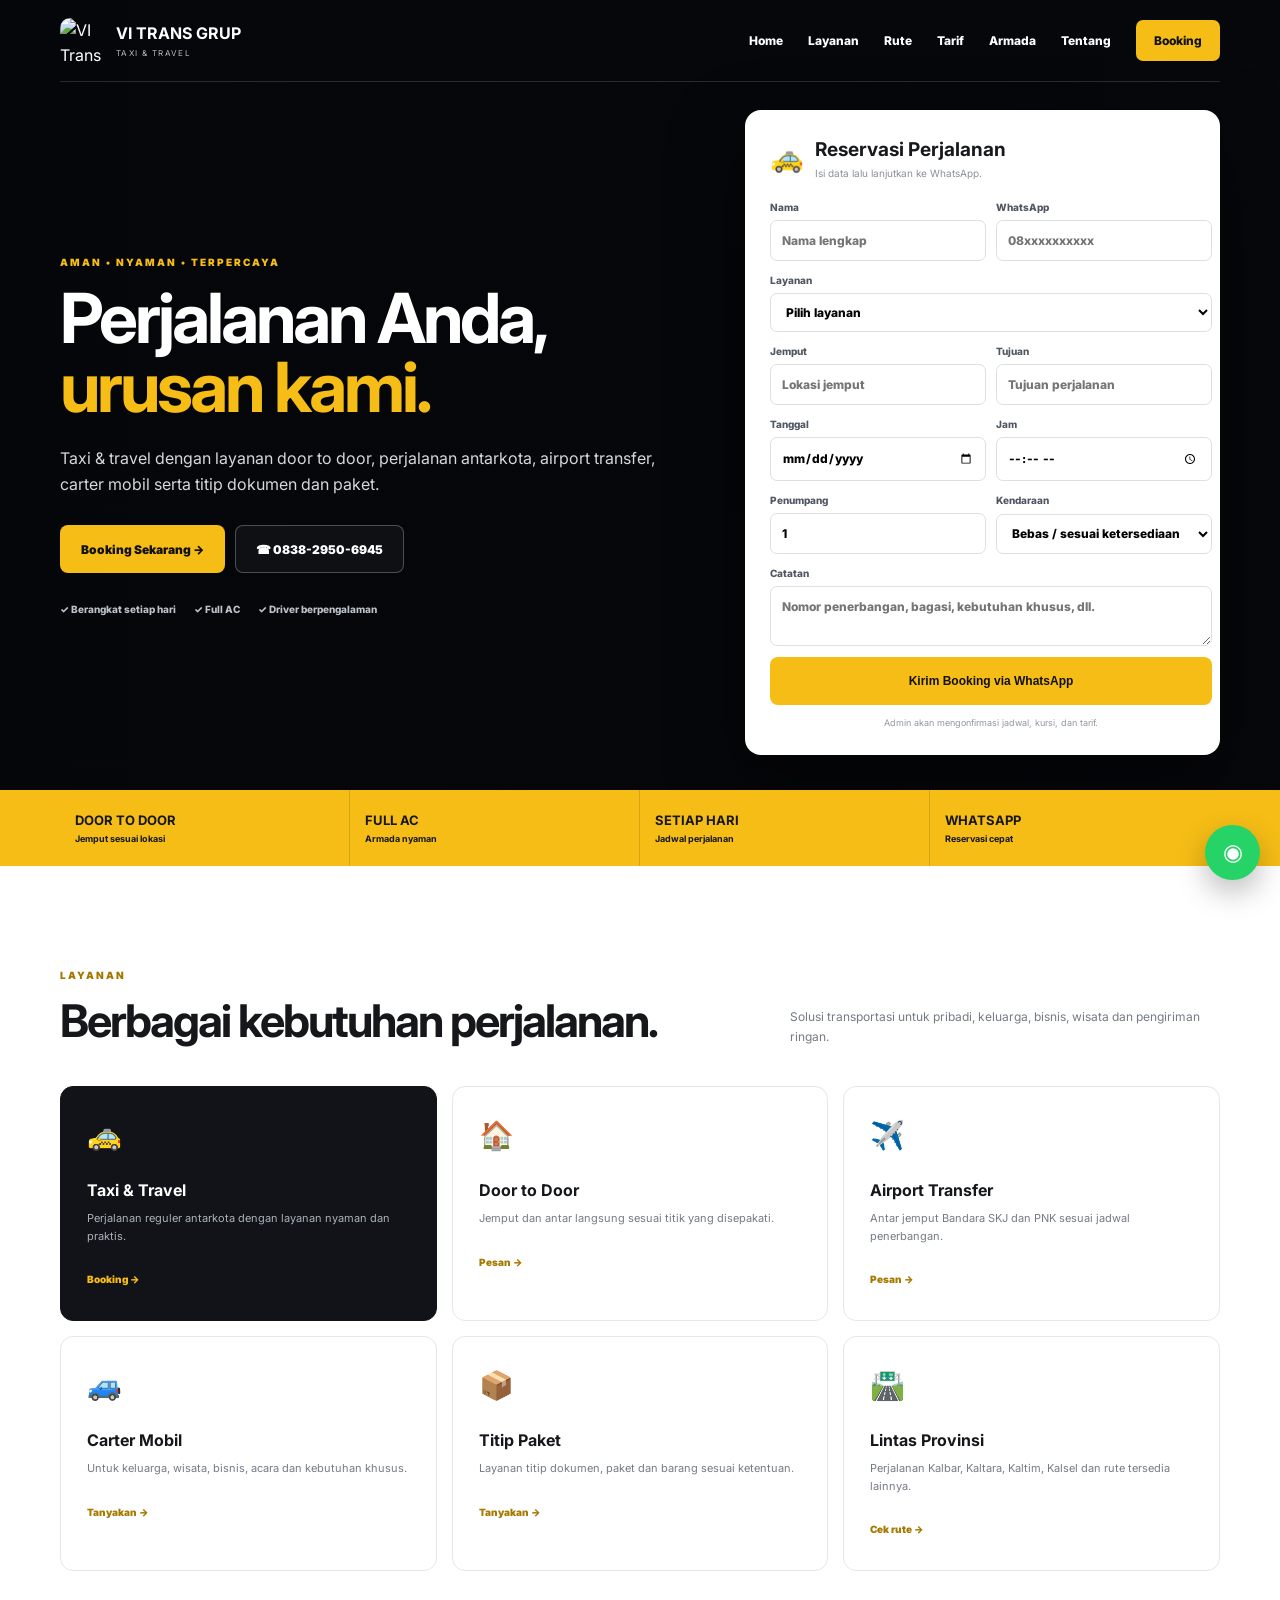
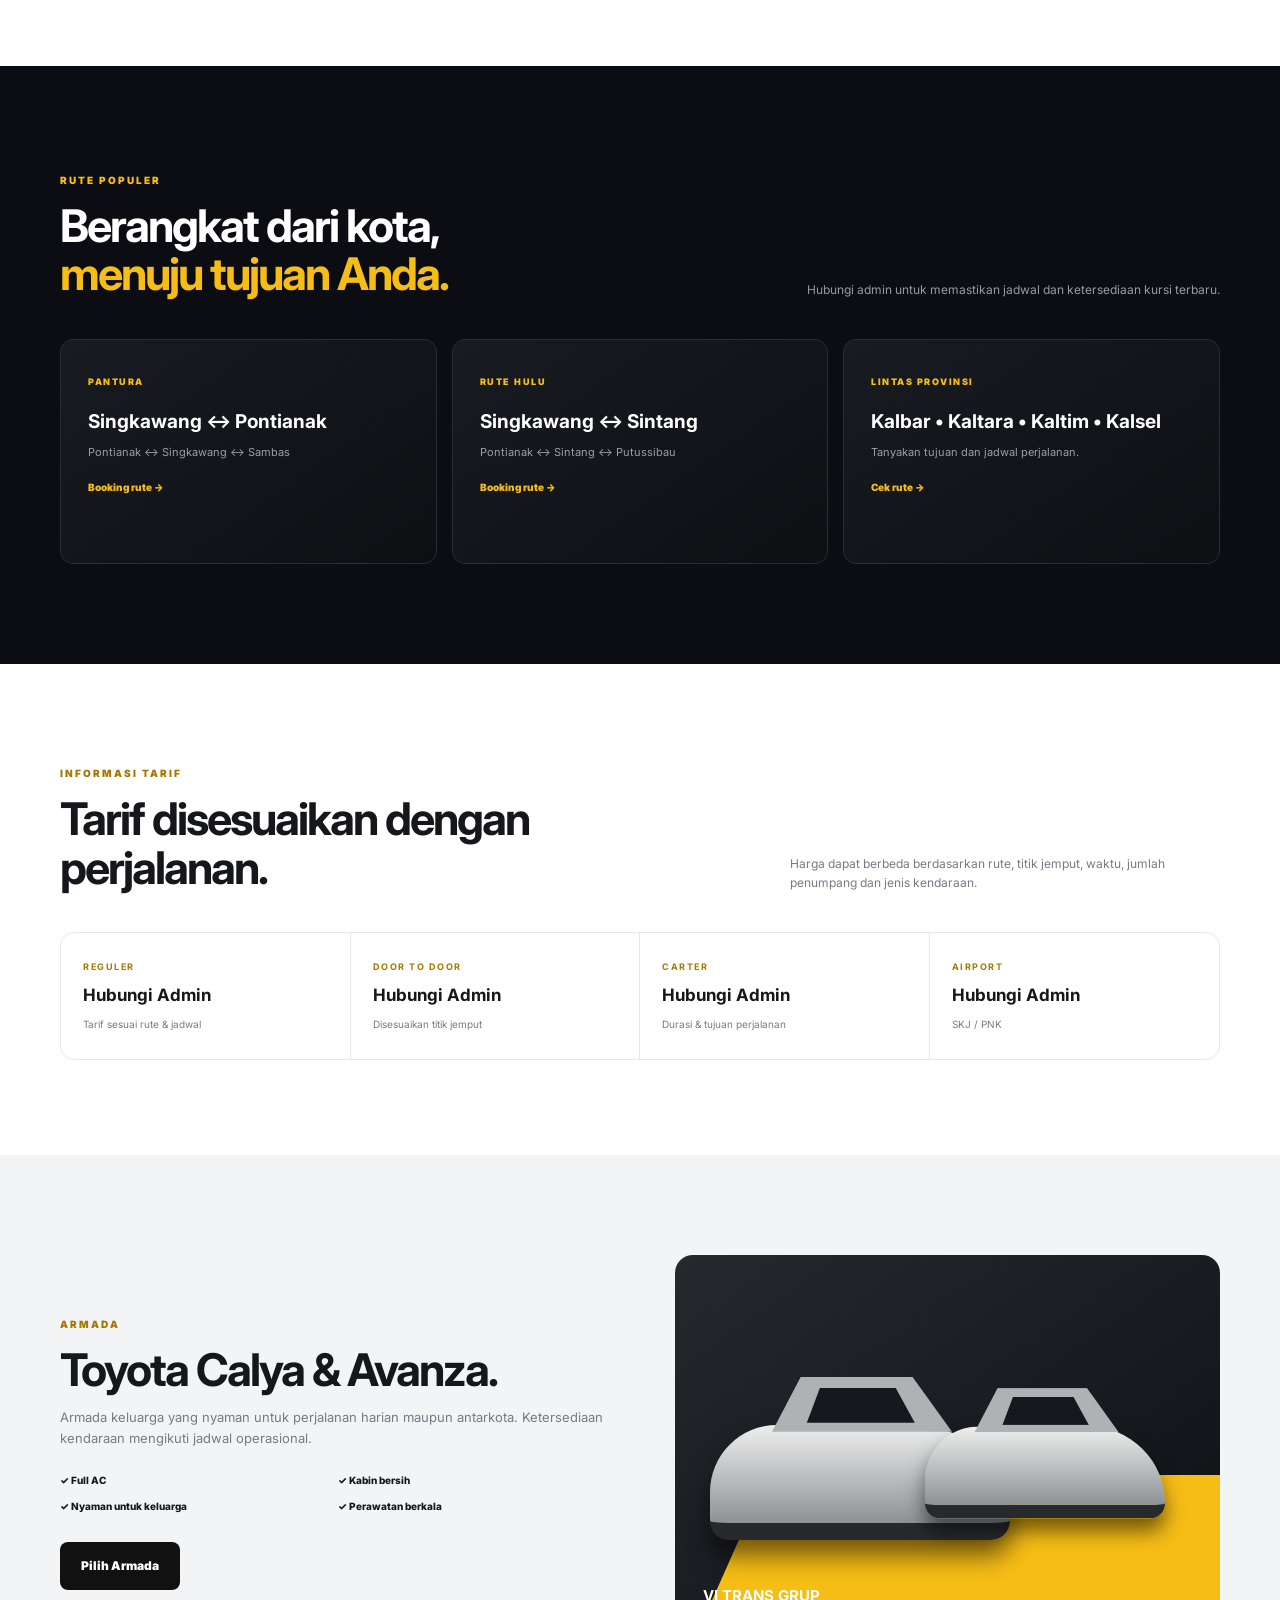
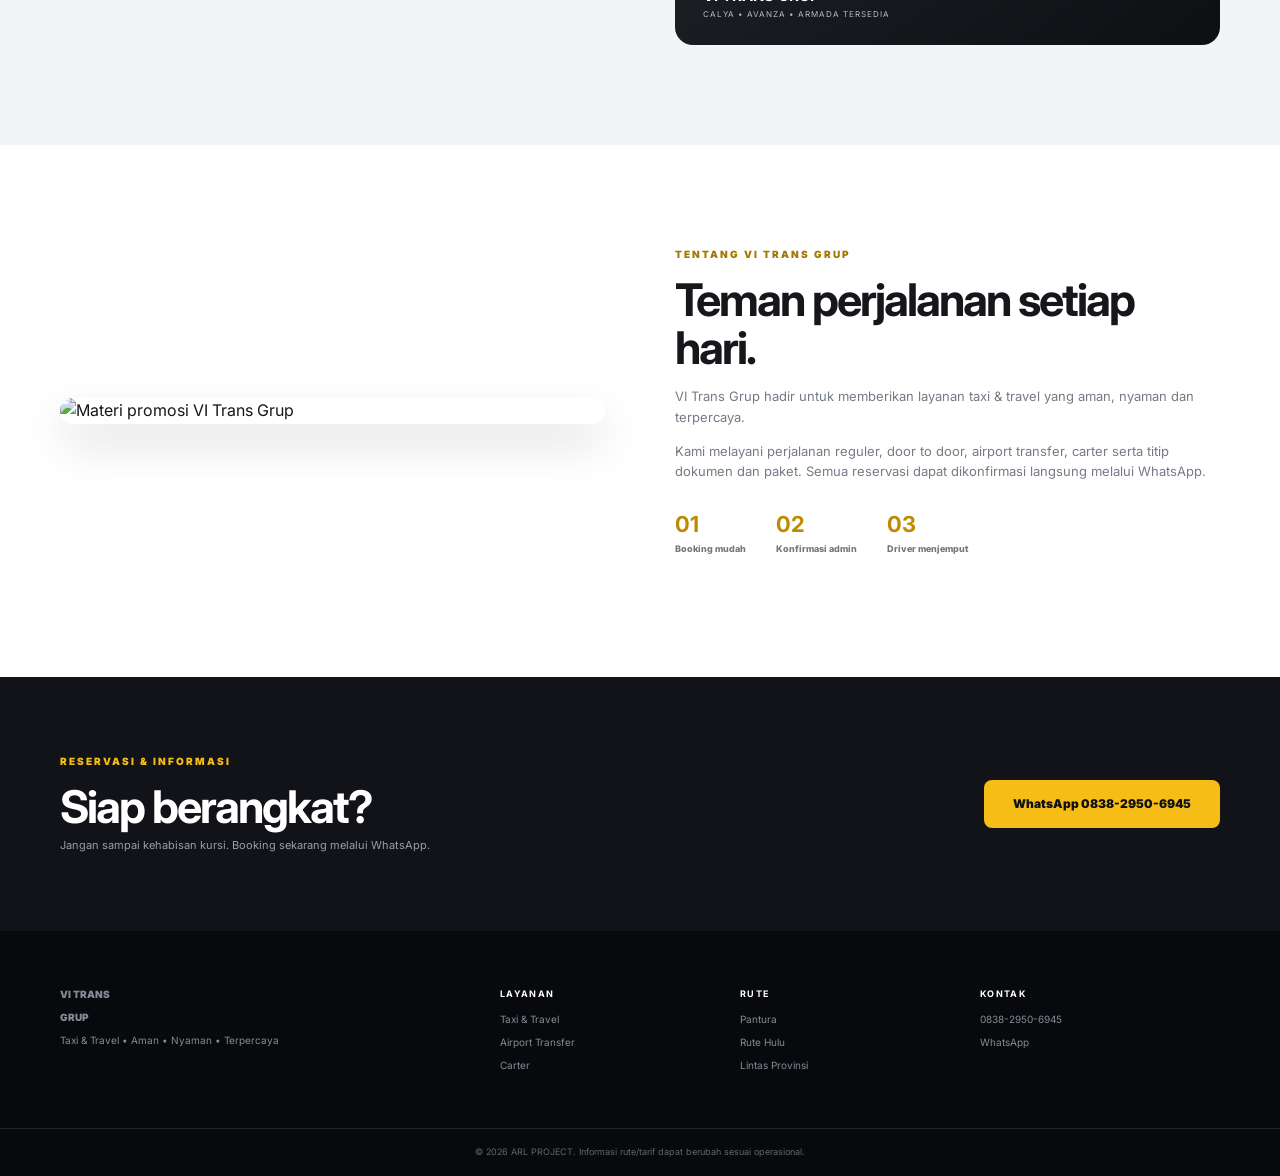
==== index.html @ fb540418 "Add files via upload" ====
<!doctype html>
<html lang="id">
<head>
<meta charset="utf-8"><meta name="viewport" content="width=device-width,initial-scale=1">
<meta name="description" content="VI Trans Grup Taxi & Travel - Singkawang, Pontianak dan perjalanan antarkota. Door to door, airport transfer, carter dan titip paket.">
<meta name="theme-color" content="#090a0e"><title>VI Trans Grup | Taxi & Travel</title>
<link rel="preconnect" href="https://fonts.googleapis.com"><link rel="preconnect" href="https://fonts.gstatic.com" crossorigin>
<link href="https://fonts.googleapis.com/css2?family=Inter:wght@400;500;600;700;800;900&display=swap" rel="stylesheet">
<link rel="stylesheet" href="style.css">
</head>
<body>
<header class="header"><div class="container nav">
<a class="brand" href="#home"><img src="assets/logo.jpg" alt="VI Trans Grup"><span><b>VI TRANS GRUP</b><small>TAXI & TRAVEL</small></span></a>
<button id="menu" class="menu">☰</button>
<nav id="nav"><a href="#home">Home</a><a href="#layanan">Layanan</a><a href="#rute">Rute</a><a href="#tarif">Tarif</a><a href="#armada">Armada</a><a href="#tentang">Tentang</a><a href="#kontak" class="nav-cta">Booking</a></nav>
</div></header>

<section class="hero" id="home"><div class="hero-image"></div><div class="container hero-grid">
<div class="hero-copy"><span class="eyebrow">AMAN • NYAMAN • TERPERCAYA</span><h1>Perjalanan Anda,<br><strong>urusan kami.</strong></h1>
<p>Taxi & travel dengan layanan door to door, perjalanan antarkota, airport transfer, carter mobil serta titip dokumen dan paket.</p>
<div class="actions"><a class="btn gold" href="#booking">Booking Sekarang →</a><a class="btn outline" href="tel:+6283829506945">☎ 0838-2950-6945</a></div>
<div class="trust"><span>✓ Berangkat setiap hari</span><span>✓ Full AC</span><span>✓ Driver berpengalaman</span></div></div>

<div class="booking" id="booking"><div class="booking-title"><span>🚕</span><div><h2>Reservasi Perjalanan</h2><p>Isi data lalu lanjutkan ke WhatsApp.</p></div></div>
<form id="bookForm">
<div class="grid2"><label>Nama<input id="name" required placeholder="Nama lengkap"></label><label>WhatsApp<input id="phone" required placeholder="08xxxxxxxxxx"></label></div>
<label>Layanan<select id="service" required><option value="">Pilih layanan</option><option>Taxi / Travel Reguler</option><option>Door to Door</option><option>Airport Transfer SKJ</option><option>Airport Transfer PNK</option><option>Carter Mobil</option><option>Titip Dokumen / Paket</option></select></label>
<div class="grid2"><label>Jemput<input id="pickup" required placeholder="Lokasi jemput"></label><label>Tujuan<input id="destination" required placeholder="Tujuan perjalanan"></label></div>
<div class="grid2"><label>Tanggal<input id="date" type="date" required></label><label>Jam<input id="time" type="time" required></label></div>
<div class="grid2"><label>Penumpang<input id="passengers" type="number" min="1" value="1" required></label><label>Kendaraan<select id="vehicle"><option>Bebas / sesuai ketersediaan</option><option>Toyota Calya</option><option>Toyota Avanza</option></select></label></div>
<label>Catatan<textarea id="note" rows="2" placeholder="Nomor penerbangan, bagasi, kebutuhan khusus, dll."></textarea></label>
<button class="btn gold full">Kirim Booking via WhatsApp</button><small>Admin akan mengonfirmasi jadwal, kursi, dan tarif.</small>
</form></div></div></section>

<section class="quick"><div class="container quickgrid"><div><b>DOOR TO DOOR</b><span>Jemput sesuai lokasi</span></div><div><b>FULL AC</b><span>Armada nyaman</span></div><div><b>SETIAP HARI</b><span>Jadwal perjalanan</span></div><div><b>WHATSAPP</b><span>Reservasi cepat</span></div></div></section>

<section class="section" id="layanan"><div class="container"><div class="head"><div><span class="eyebrow dark">LAYANAN</span><h2>Berbagai kebutuhan perjalanan.</h2></div><p>Solusi transportasi untuk pribadi, keluarga, bisnis, wisata dan pengiriman ringan.</p></div>
<div class="cards">
<article class="featured"><i>🚕</i><h3>Taxi & Travel</h3><p>Perjalanan reguler antarkota dengan layanan nyaman dan praktis.</p><a href="#booking">Booking →</a></article>
<article><i>🏠</i><h3>Door to Door</h3><p>Jemput dan antar langsung sesuai titik yang disepakati.</p><a href="#booking">Pesan →</a></article>
<article><i>✈️</i><h3>Airport Transfer</h3><p>Antar jemput Bandara SKJ dan PNK sesuai jadwal penerbangan.</p><a href="#booking">Pesan →</a></article>
<article><i>🚙</i><h3>Carter Mobil</h3><p>Untuk keluarga, wisata, bisnis, acara dan kebutuhan khusus.</p><a href="#booking">Tanyakan →</a></article>
<article><i>📦</i><h3>Titip Paket</h3><p>Layanan titip dokumen, paket dan barang sesuai ketentuan.</p><a href="#booking">Tanyakan →</a></article>
<article><i>🛣️</i><h3>Lintas Provinsi</h3><p>Perjalanan Kalbar, Kaltara, Kaltim, Kalsel dan rute tersedia lainnya.</p><a href="#booking">Cek rute →</a></article>
</div></div></section>

<section class="dark-section" id="rute"><div class="container"><div class="head dark-head"><div><span class="eyebrow">RUTE POPULER</span><h2>Berangkat dari kota,<br><strong>menuju tujuan Anda.</strong></h2></div><p>Hubungi admin untuk memastikan jadwal dan ketersediaan kursi terbaru.</p></div>
<div class="route-grid">
<div><span>PANTURA</span><h3>Singkawang ↔ Pontianak</h3><p>Pontianak ↔ Singkawang ↔ Sambas</p><a href="#booking">Booking rute →</a></div>
<div><span>RUTE HULU</span><h3>Singkawang ↔ Sintang</h3><p>Pontianak ↔ Sintang ↔ Putussibau</p><a href="#booking">Booking rute →</a></div>
<div><span>LINTAS PROVINSI</span><h3>Kalbar • Kaltara • Kaltim • Kalsel</h3><p>Tanyakan tujuan dan jadwal perjalanan.</p><a href="#booking">Cek rute →</a></div>
</div></div></section>

<section class="section" id="tarif"><div class="container"><div class="head"><div><span class="eyebrow dark">INFORMASI TARIF</span><h2>Tarif disesuaikan dengan perjalanan.</h2></div><p>Harga dapat berbeda berdasarkan rute, titik jemput, waktu, jumlah penumpang dan jenis kendaraan.</p></div>
<div class="tariff"><div><b>REGULER</b><strong>Hubungi Admin</strong><span>Tarif sesuai rute & jadwal</span></div><div><b>DOOR TO DOOR</b><strong>Hubungi Admin</strong><span>Disesuaikan titik jemput</span></div><div><b>CARTER</b><strong>Hubungi Admin</strong><span>Durasi & tujuan perjalanan</span></div><div><b>AIRPORT</b><strong>Hubungi Admin</strong><span>SKJ / PNK</span></div></div></div></section>

<section class="fleet" id="armada"><div class="container fleet-grid"><div><span class="eyebrow dark">ARMADA</span><h2>Toyota Calya & Avanza.</h2><p>Armada keluarga yang nyaman untuk perjalanan harian maupun antarkota. Ketersediaan kendaraan mengikuti jadwal operasional.</p><div class="checks"><span>✓ Full AC</span><span>✓ Kabin bersih</span><span>✓ Nyaman untuk keluarga</span><span>✓ Perawatan berkala</span></div><a class="btn black" href="#booking">Pilih Armada</a></div><div class="fleet-card"><div class="car car1"></div><div class="car car2"></div><div class="fleet-caption"><b>VI TRANS GRUP</b><span>CALYA • AVANZA • ARMADA TERSEDIA</span></div></div></div></section>

<section class="section about" id="tentang"><div class="container about-grid"><img src="assets/promo.png" alt="Materi promosi VI Trans Grup"><div><span class="eyebrow dark">TENTANG VI TRANS GRUP</span><h2>Teman perjalanan setiap hari.</h2><p>VI Trans Grup hadir untuk memberikan layanan taxi & travel yang aman, nyaman dan terpercaya.</p><p>Kami melayani perjalanan reguler, door to door, airport transfer, carter serta titip dokumen dan paket. Semua reservasi dapat dikonfirmasi langsung melalui WhatsApp.</p><div class="numbers"><div><b>01</b><span>Booking mudah</span></div><div><b>02</b><span>Konfirmasi admin</span></div><div><b>03</b><span>Driver menjemput</span></div></div></div></div></section>

<section class="cta" id="kontak"><div class="container cta-inner"><div><span class="eyebrow">RESERVASI & INFORMASI</span><h2>Siap berangkat?</h2><p>Jangan sampai kehabisan kursi. Booking sekarang melalui WhatsApp.</p></div><a class="btn gold big" id="waContact" href="#">WhatsApp 0838-2950-6945</a></div></section>
</main>

<footer><div class="container foot"><div><a class="foot-brand" href="#home">VI TRANS <span>GRUP</span></a><p>Taxi & Travel • Aman • Nyaman • Terpercaya</p></div><div><b>LAYANAN</b><a href="#layanan">Taxi & Travel</a><a href="#layanan">Airport Transfer</a><a href="#layanan">Carter</a></div><div><b>RUTE</b><a href="#rute">Pantura</a><a href="#rute">Rute Hulu</a><a href="#rute">Lintas Provinsi</a></div><div><b>KONTAK</b><span>0838-2950-6945</span><span>WhatsApp</span></div></div><div class="copy">© <span id="year"></span> ARL PROJECT. Informasi rute/tarif dapat berubah sesuai operasional.</div></footer>
<a class="float" id="float" href="#" aria-label="WhatsApp">◉</a>
<script src="script.js"></script>
</body></html>
---- style.css ----
:root{--gold:#f6bd16;--gold2:#ffe07a;--black:#08090d;--dark:#101217;--muted:#757b86;--line:#e6e7ea}*{box-sizing:border-box}html{scroll-behavior:smooth}body{margin:0;font-family:Inter,Arial,sans-serif;color:#15171b;line-height:1.6}a{text-decoration:none;color:inherit}.container{width:min(1160px,92%);margin:auto}.header{position:absolute;z-index:20;top:0;left:0;width:100%;color:#fff}.nav{height:82px;display:flex;align-items:center;justify-content:space-between;border-bottom:1px solid #ffffff25}.brand{display:flex;gap:10px;align-items:center}.brand img{width:46px;height:46px;border-radius:10px;object-fit:cover}.brand b{display:block;font-size:16px}.brand small{display:block;font-size:8px;color:#b7bbc3;letter-spacing:1.4px}nav{display:flex;gap:25px;align-items:center;font-size:12px;font-weight:800}nav a:hover{color:var(--gold)}.nav-cta{background:var(--gold);color:#111;padding:11px 18px;border-radius:7px}.menu{display:none;background:none;color:#fff;border:0;font-size:27px}.hero{min-height:790px;background:#08090d;color:#fff;position:relative;overflow:hidden}.hero-image{position:absolute;inset:0;background:linear-gradient(90deg,#050609f5 0%,#050609d8 45%,#05060985 100%),url("assets/promo.png") center right/cover no-repeat}.hero-grid{position:relative;z-index:2;min-height:790px;padding-top:75px;display:grid;grid-template-columns:1.1fr .9fr;gap:65px;align-items:center}.eyebrow{font-size:10px;font-weight:900;letter-spacing:2px;color:var(--gold);display:inline-block;margin-bottom:14px}.eyebrow.dark{color:#a47800}.hero h1{font-size:clamp(42px,5.4vw,72px);line-height:1;letter-spacing:-3px;margin:0 0 24px}.hero h1 strong{color:var(--gold)}.hero-copy>p{max-width:620px;color:#d4d7dd;font-size:16px}.actions{display:flex;gap:10px;flex-wrap:wrap;margin:28px 0}.btn{min-height:48px;padding:0 20px;border:1px solid transparent;border-radius:8px;display:inline-flex;align-items:center;justify-content:center;font-size:12px;font-weight:900}.gold{background:var(--gold);color:#111}.outline{border-color:#ffffff42;color:#fff;background:#ffffff0b}.black{background:#111;color:#fff}.big{padding:0 28px}.trust{display:flex;gap:18px;flex-wrap:wrap;color:#bdc1c9;font-size:10px;font-weight:800}.booking{background:#fff;color:#17191d;border-radius:16px;padding:25px;box-shadow:0 30px 70px #0008;max-width:475px;width:100%;justify-self:end}.booking-title{display:flex;gap:11px;align-items:center;margin-bottom:18px}.booking-title>span{font-size:27px}.booking h2{font-size:19px;margin:0}.booking-title p{font-size:10px;color:#8b9099;margin:0}.booking form{display:grid;gap:11px}.booking label{display:grid;gap:5px;font-size:10px;font-weight:800;color:#505762}.booking input,.booking select,.booking textarea{font:inherit;font-size:12px;padding:10px 11px;border:1px solid #dedfe3;border-radius:7px;outline:none;background:#fff}.booking input:focus,.booking select:focus,.booking textarea:focus{border-color:#d6a600;box-shadow:0 0 0 3px #f6bd1625}.grid2{display:grid;grid-template-columns:1fr 1fr;gap:10px}.full{width:100%}.booking small{font-size:9px;color:#9297a0;text-align:center}.quick{background:var(--gold)}.quickgrid{display:grid;grid-template-columns:repeat(4,1fr)}.quickgrid div{padding:20px 15px;border-right:1px solid #0002;display:grid;gap:1px}.quickgrid div:last-child{border:0}.quick b{font-size:13px}.quick span{font-size:9px;font-weight:700}.section{padding:95px 0}.head{display:flex;justify-content:space-between;gap:50px;align-items:end;margin-bottom:40px}.head h2,.fleet h2,.about h2,.cta h2{font-size:clamp(30px,4vw,45px);line-height:1.08;letter-spacing:-2px;margin:0}.head>p{max-width:430px;color:var(--muted);font-size:12px;margin:0}.cards{display:grid;grid-template-columns:repeat(3,1fr);gap:15px}.cards article{padding:26px;border:1px solid var(--line);border-radius:13px;min-height:235px;transition:.2s}.cards article:hover{transform:translateY(-4px);box-shadow:0 16px 35px #0000000d}.cards .featured{background:#111318;color:#fff;border-color:#111318}.cards i{font-style:normal;font-size:28px}.cards h3{font-size:16px;margin:20px 0 7px}.cards p{font-size:11px;color:var(--muted);margin:0 0 20px}.featured p{color:#abb1ba}.cards a{font-size:10px;font-weight:900;color:#a67a00}.featured a{color:var(--gold)}.dark-section{padding:100px 0;background:#0b0d12;color:#fff;position:relative}.dark-head>p{color:#959ca7}.dark-head h2 strong{color:var(--gold)}.route-grid{display:grid;grid-template-columns:repeat(3,1fr);gap:15px}.route-grid>div{padding:27px;border:1px solid #292d35;border-radius:13px;background:linear-gradient(145deg,#181b21,#0d0f13);min-height:225px}.route-grid span{font-size:9px;letter-spacing:1.5px;font-weight:900;color:var(--gold)}.route-grid h3{font-size:19px;line-height:1.2;margin:18px 0 8px}.route-grid p{font-size:11px;color:#999faa}.route-grid a{font-size:10px;font-weight:900;color:var(--gold)}.tariff{display:grid;grid-template-columns:repeat(4,1fr);border:1px solid var(--line);border-radius:14px;overflow:hidden}.tariff div{padding:27px 22px;border-right:1px solid var(--line);display:grid;gap:7px}.tariff div:last-child{border:0}.tariff b{font-size:9px;letter-spacing:1.5px;color:#a57900}.tariff strong{font-size:17px}.tariff span{font-size:10px;color:var(--muted)}.fleet{padding:100px 0;background:#f3f4f5}.fleet-grid{display:grid;grid-template-columns:1fr 1fr;gap:70px;align-items:center}.fleet p{color:var(--muted);font-size:13px}.checks{display:grid;grid-template-columns:1fr 1fr;gap:10px;margin:23px 0 28px}.checks span{font-size:10px;font-weight:800}.fleet-card{height:390px;background:linear-gradient(145deg,#25292e,#0d0f13);border-radius:18px;position:relative;overflow:hidden}.fleet-card:after{content:"";position:absolute;right:-100px;bottom:45px;width:580px;height:125px;background:var(--gold);transform:skewX(-24deg)}.car{position:absolute;z-index:2;background:linear-gradient(#eee,#8e9295);border-radius:70px 100px 20px 20px;width:300px;height:115px;bottom:105px;border-bottom:17px solid #27292c;box-shadow:0 16px 25px #0008}.car:before{content:"";position:absolute;left:62px;top:-48px;width:180px;height:55px;background:#aeb2b4;clip-path:polygon(16% 0,78% 0,100% 100%,0 100%)}.car:after{content:"";position:absolute;left:92px;top:-37px;width:120px;height:35px;background:#15181d;clip-path:polygon(15% 0,78% 0,94% 100%,4% 100%)}.car1{left:35px}.car2{right:25px;transform:scale(.8);bottom:115px}.fleet-caption{position:absolute;z-index:4;left:28px;bottom:24px;color:#fff;display:grid}.fleet-caption b{font-size:15px}.fleet-caption span{font-size:8px;color:#b7bcc5;letter-spacing:1px}.about-grid{display:grid;grid-template-columns:1fr 1fr;gap:70px;align-items:center}.about-grid>img{width:100%;border-radius:16px;box-shadow:0 20px 45px #0002}.about p{font-size:13px;color:var(--muted)}.numbers{display:flex;gap:30px;margin:25px 0}.numbers div{display:grid}.numbers b{font-size:22px;color:#bd8a00}.numbers span{font-size:9px;font-weight:800;color:#777}.cta{background:#111318;color:#fff;padding:70px 0}.cta-inner{display:flex;justify-content:space-between;align-items:center;gap:30px}.cta h2{margin:0}.cta p{font-size:11px;color:#989faa;margin:6px 0}.foot{padding:48px 0;display:grid;grid-template-columns:2fr 1fr 1fr 1.2fr;gap:40px}.foot-brand{font-size:20px;font-weight:900}.foot-brand span{color:var(--gold)}footer{background:#08090c;color:#fff}.foot p,.foot a,.foot span{display:block;font-size:10px;color:#858b95;margin:7px 0}.foot b{font-size:9px;letter-spacing:1.3px}.copy{border-top:1px solid #202329;padding:16px;text-align:center;color:#5f6670;font-size:9px}.float{position:fixed;z-index:50;right:20px;bottom:20px;width:55px;height:55px;border-radius:50%;display:grid;place-items:center;background:#25d366;color:#fff;font-size:23px;box-shadow:0 12px 30px #0004}
@media(max-width:900px){.menu{display:block}nav{display:none;position:absolute;top:70px;left:4%;width:92%;background:#111318;border-radius:10px;padding:10px;flex-direction:column;align-items:stretch;gap:0}nav.open{display:flex}nav a{padding:11px}.nav-cta{text-align:center}.hero-grid{grid-template-columns:1fr;min-height:auto;padding:120px 0 70px}.hero{min-height:auto}.booking{justify-self:start}.cards{grid-template-columns:1fr 1fr}.route-grid{grid-template-columns:1fr}.tariff{grid-template-columns:1fr 1fr}.tariff div:nth-child(2){border-right:0}.fleet-grid,.about-grid{grid-template-columns:1fr}.fleet-card{max-width:650px}.head{display:block}.head>p{margin-top:15px}.quickgrid{grid-template-columns:1fr 1fr}.quickgrid div:nth-child(2){border-right:0}.cta-inner{display:block}.cta .btn{margin-top:22px}.foot{grid-template-columns:1fr 1fr}}
@media(max-width:580px){.nav{height:70px}.hero h1{letter-spacing:-2px}.grid2{grid-template-columns:1fr}.section,.dark-section,.fleet{padding:72px 0}.cards{grid-template-columns:1fr}.quickgrid{grid-template-columns:1fr}.quickgrid div{border:0!important;border-bottom:1px solid #0002!important}.tariff{grid-template-columns:1fr}.tariff div{border:0!important;border-bottom:1px solid var(--line)!important}.checks{grid-template-columns:1fr}.car{transform:scale(.78);left:5px}.car2{right:-55px}.fleet-card{height:300px}.foot{grid-template-columns:1fr 1fr}.foot>div:first-child{grid-column:1/-1}}
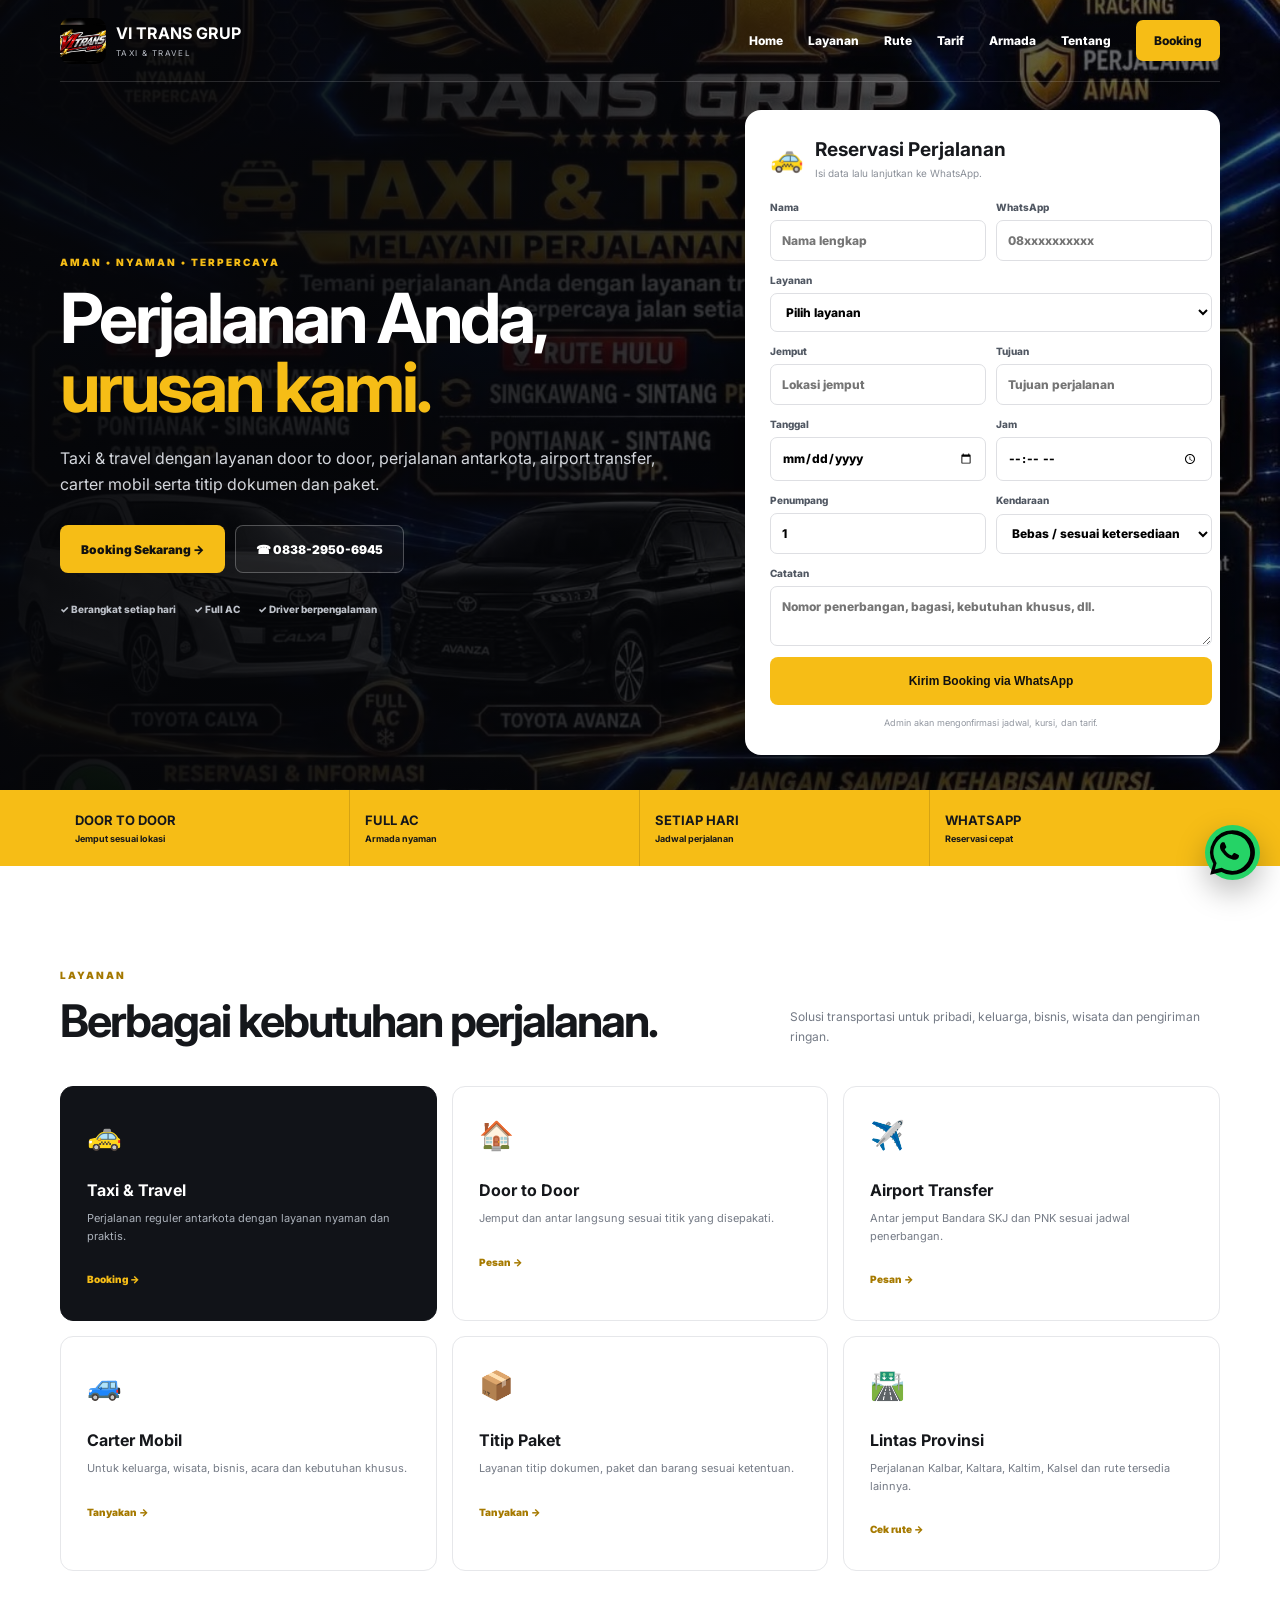
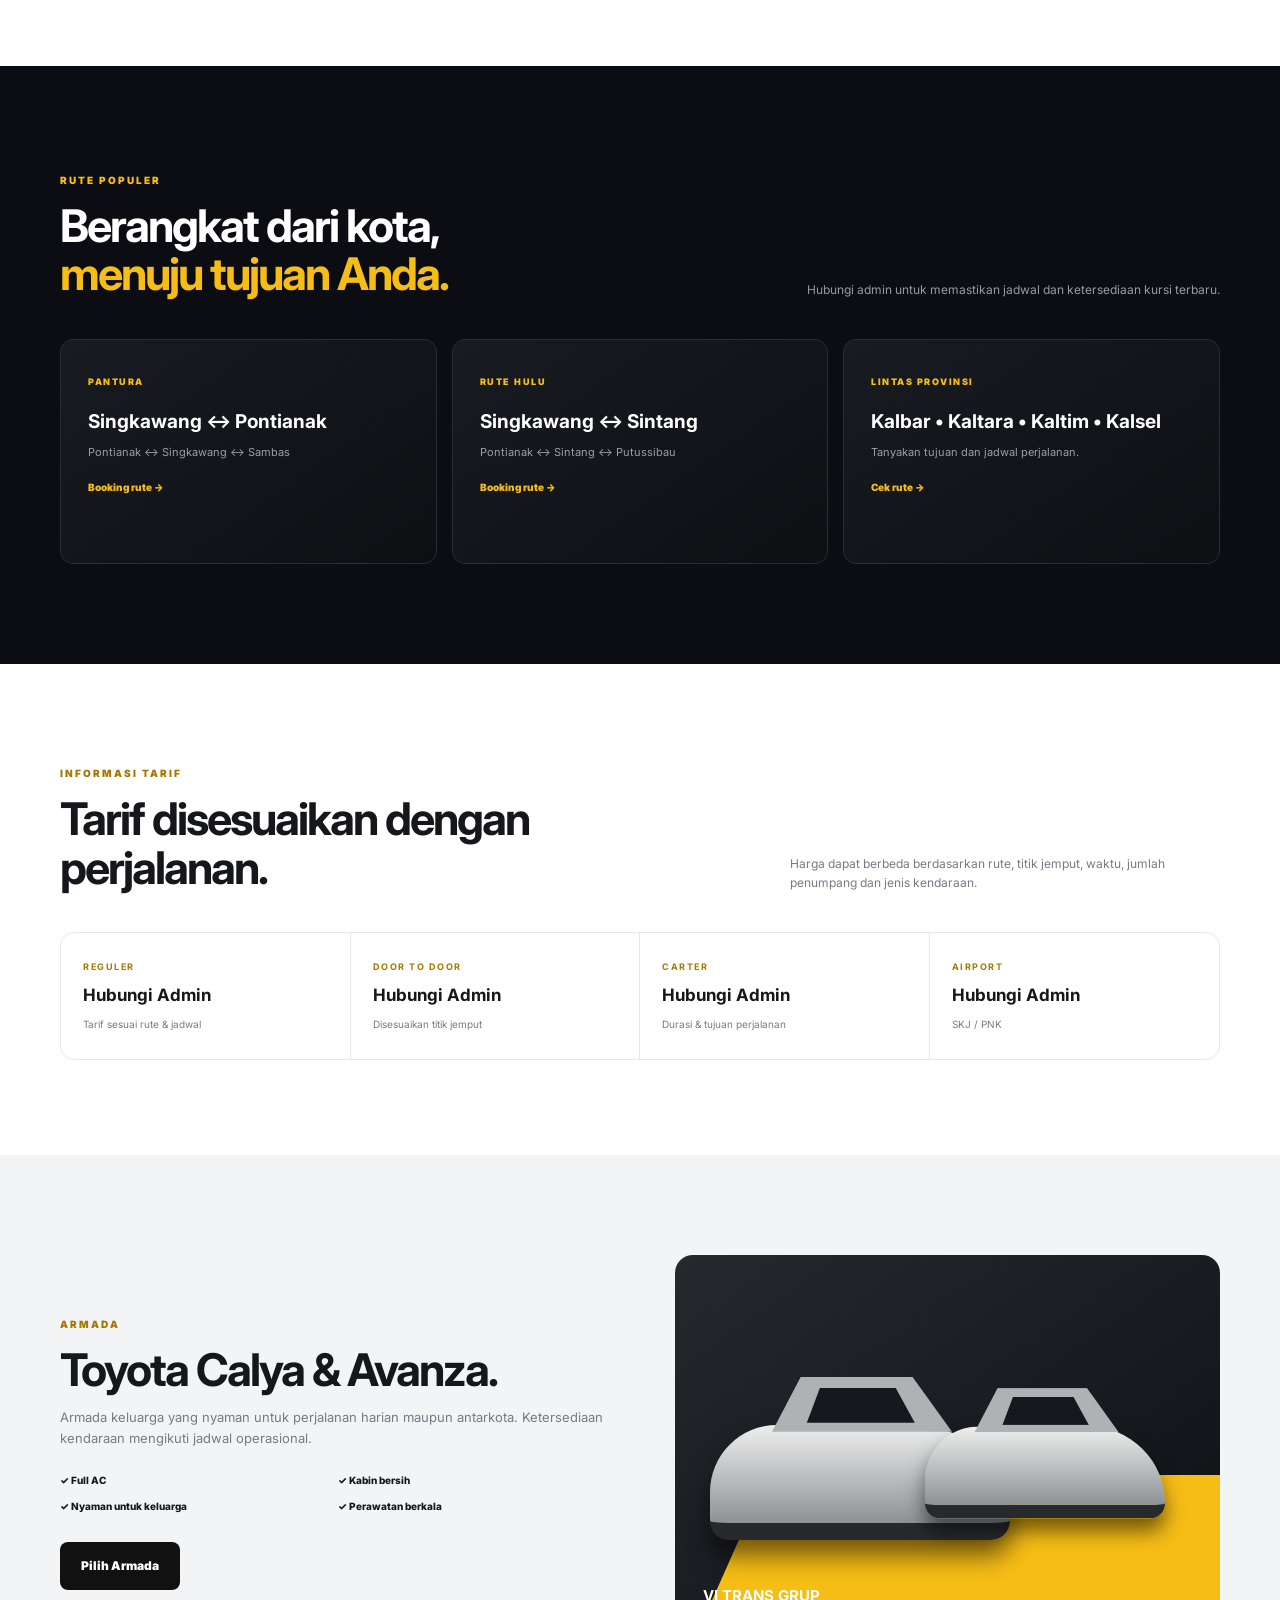
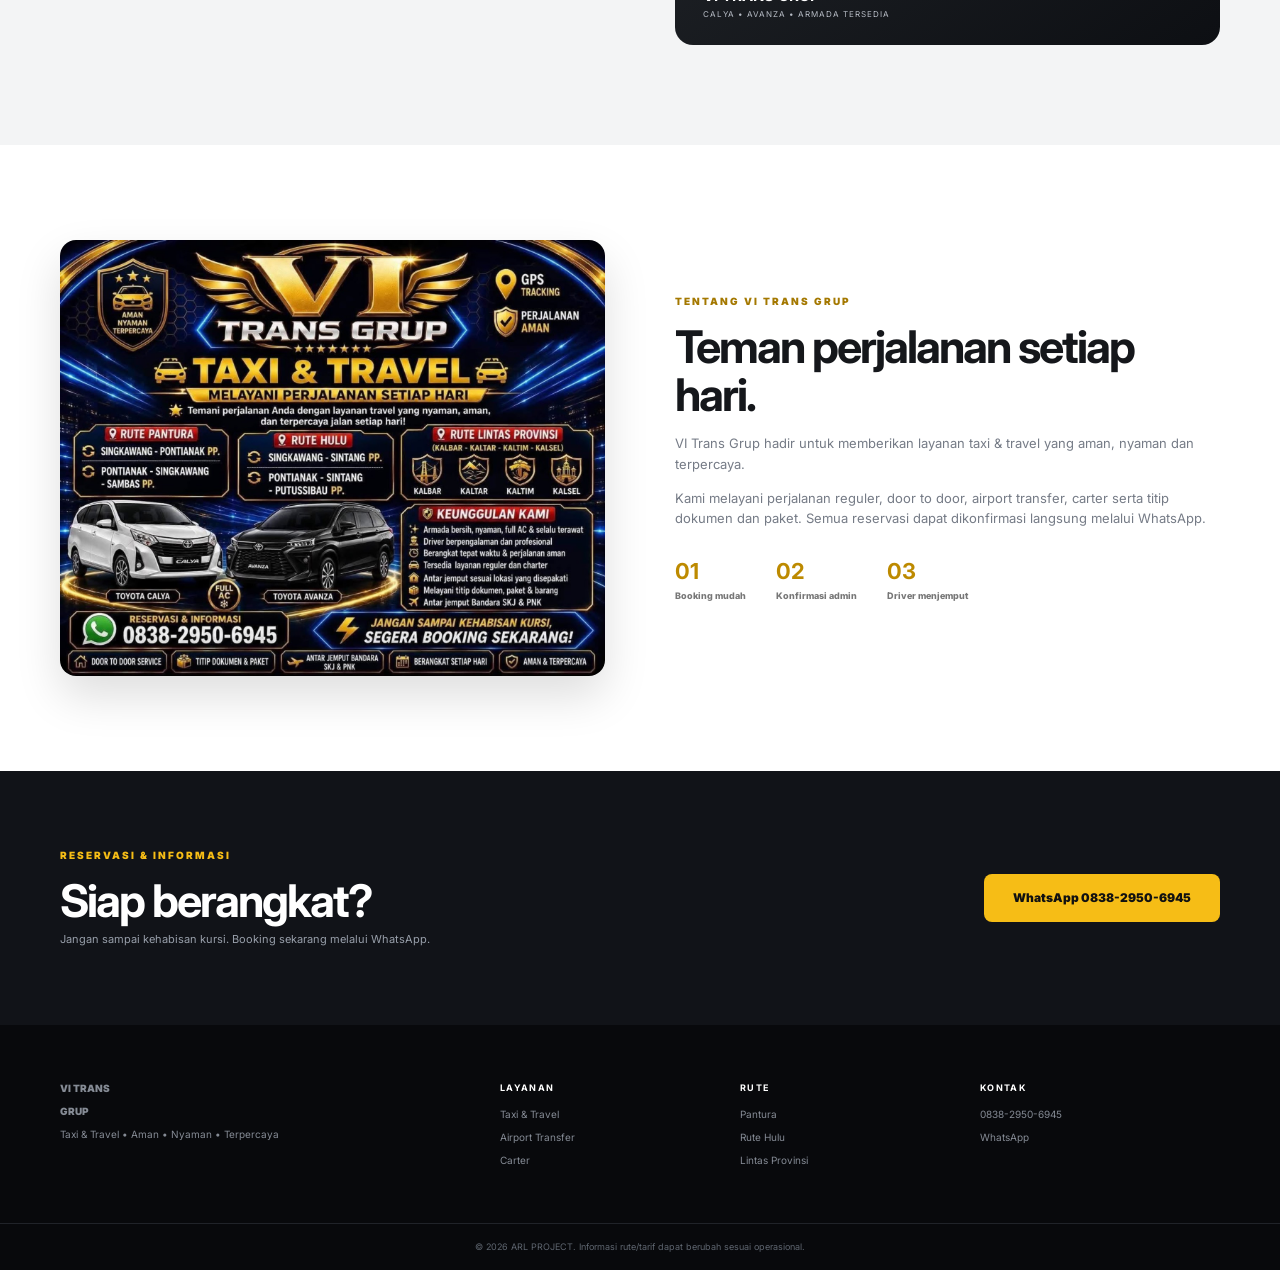
==== commit b3339826: "Add SVG icon to WhatsApp floating button Updated WhatsApp button to include an SVG icon." ====
--- a/index.html
+++ b/index.html
@@ -62,6 +62,11 @@
 </main>
 
 <footer><div class="container foot"><div><a class="foot-brand" href="#home">VI TRANS <span>GRUP</span></a><p>Taxi & Travel • Aman • Nyaman • Terpercaya</p></div><div><b>LAYANAN</b><a href="#layanan">Taxi & Travel</a><a href="#layanan">Airport Transfer</a><a href="#layanan">Carter</a></div><div><b>RUTE</b><a href="#rute">Pantura</a><a href="#rute">Rute Hulu</a><a href="#rute">Lintas Provinsi</a></div><div><b>KONTAK</b><span>0838-2950-6945</span><span>WhatsApp</span></div></div><div class="copy">© <span id="year"></span> ARL PROJECT. Informasi rute/tarif dapat berubah sesuai operasional.</div></footer>
-<a class="float" id="float" href="#" aria-label="WhatsApp">◉</a>
+<a class="float" id="float" href="#" aria-label="WhatsApp" title="Chat WhatsApp">
+  <svg viewBox="0 0 32 32" aria-hidden="true">
+    <path d="M19.11 17.21c-.27-.14-1.6-.79-1.85-.88-.25-.09-.43-.14-.61.14-.18.27-.7.88-.86 1.06-.16.18-.32.2-.59.07-.27-.14-1.13-.42-2.15-1.33-.79-.7-1.33-1.56-1.49-1.83-.16-.27-.02-.42.12-.56.12-.12.27-.32.41-.48.14-.16.18-.27.27-.45.09-.18.05-.34-.02-.48-.07-.14-.61-1.47-.84-2.01-.22-.53-.45-.46-.61-.47h-.52c-.18 0-.48.07-.73.34-.25.27-.95.93-.95 2.27s.98 2.64 1.11 2.82c.14.18 1.92 2.93 4.65 4.11.65.28 1.16.45 1.56.57.66.21 1.26.18 1.73.11.53-.08 1.6-.66 1.82-1.29.23-.63.23-1.17.16-1.29-.07-.11-.25-.18-.52-.32z"/>
+    <path d="M16 3a13 13 0 0 0-11.2 19.6L3 29l6.58-1.72A13 13 0 1 0 16 3zm0 23.7c-2.1 0-4.16-.56-5.96-1.62l-.43-.25-3.9 1.02 1.04-3.8-.28-.45A10.7 10.7 0 1 1 16 26.7z"/>
+  </svg>
+</a>
 <script src="script.js"></script>
-</body></html>+</body></html>
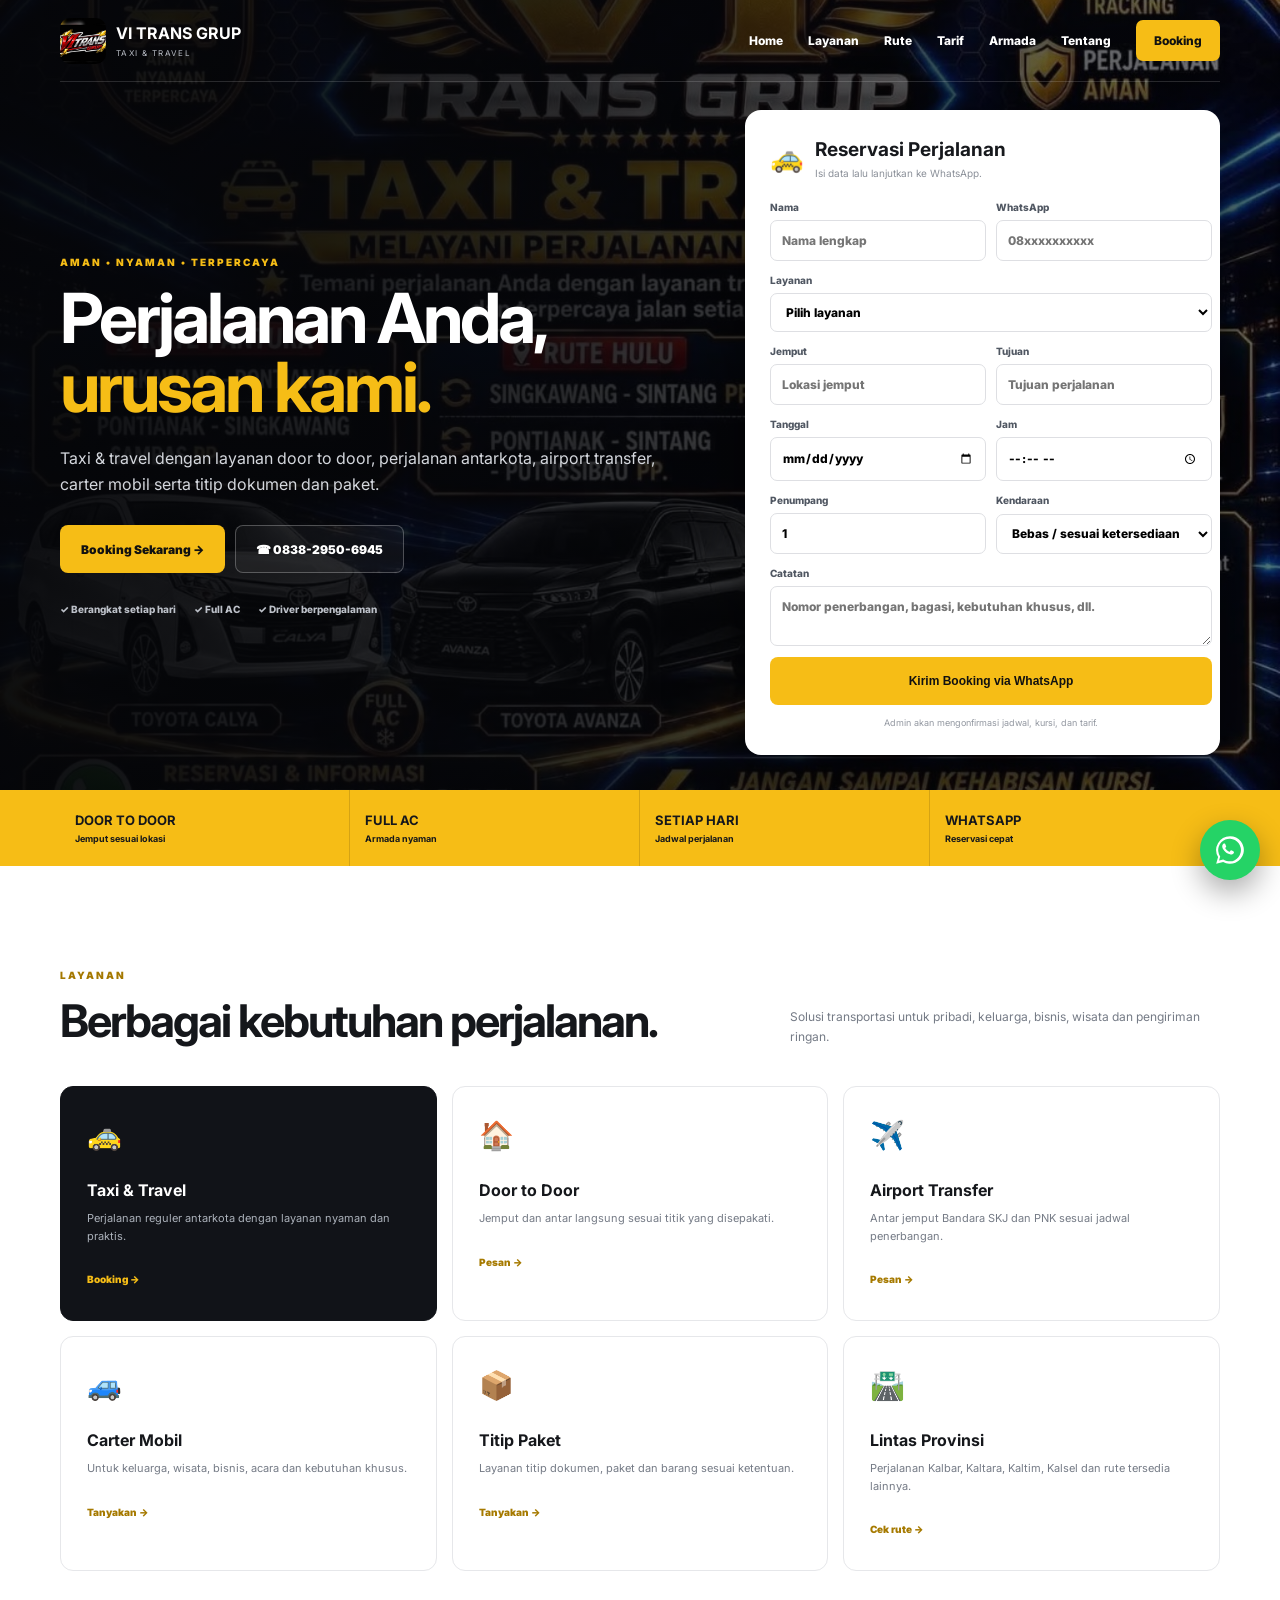
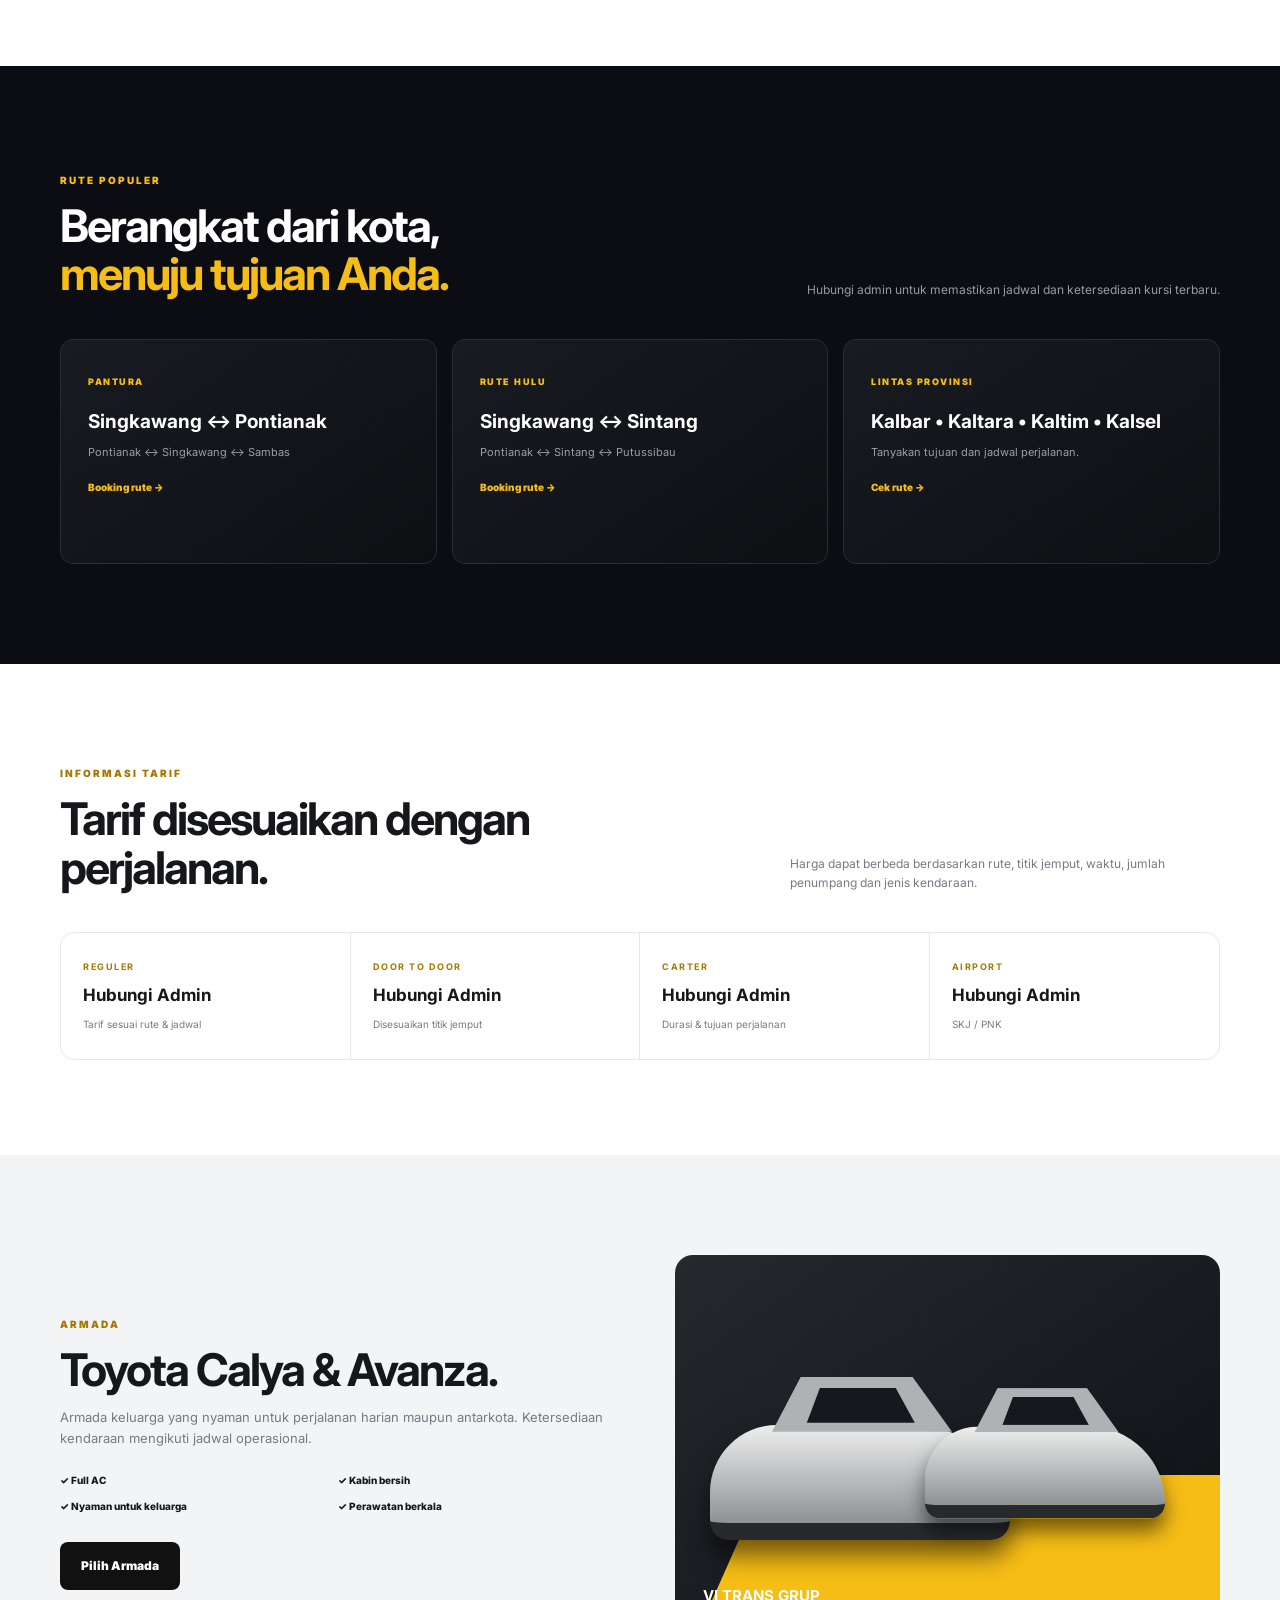
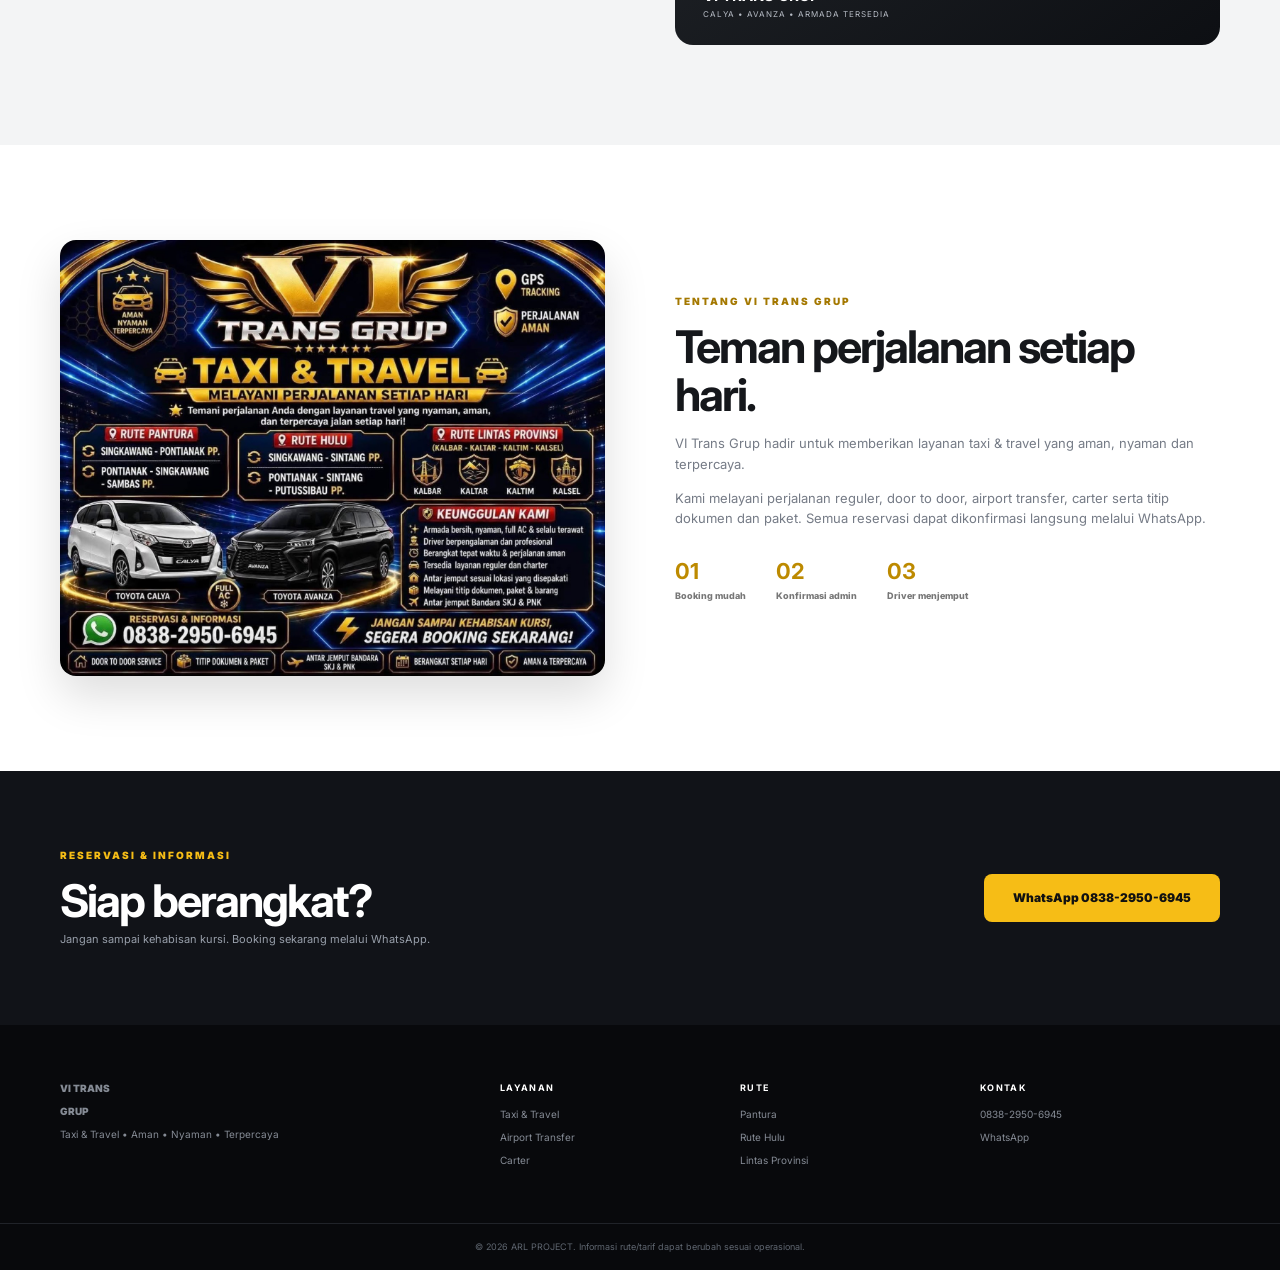
==== commit ba66e7bf: "Add files via upload" ====
--- a/index.html
+++ b/index.html
@@ -2,15 +2,72 @@
 <html lang="id">
 <head>
 <meta charset="utf-8"><meta name="viewport" content="width=device-width,initial-scale=1">
-<meta name="description" content="VI Trans Grup Taxi & Travel - Singkawang, Pontianak dan perjalanan antarkota. Door to door, airport transfer, carter dan titip paket.">
-<meta name="theme-color" content="#090a0e"><title>VI Trans Grup | Taxi & Travel</title>
+
 <link rel="preconnect" href="https://fonts.googleapis.com"><link rel="preconnect" href="https://fonts.gstatic.com" crossorigin>
 <link href="https://fonts.googleapis.com/css2?family=Inter:wght@400;500;600;700;800;900&display=swap" rel="stylesheet">
 <link rel="stylesheet" href="style.css">
+<title>VI Trans Grup - Taxi & Travel Singkawang, Pontianak & Kalimantan</title>
+<meta name="description" content="VI Trans Grup Taxi & Travel melayani perjalanan Singkawang, Pontianak, Sambas, Sintang dan rute tersedia lainnya. Door to door, airport transfer SKJ/PNK, carter mobil, serta titip dokumen dan paket. Booking via WhatsApp.">
+<meta name="keywords" content="VI Trans Grup, VI Trans Grup Taxi Travel, taxi Singkawang, travel Singkawang Pontianak, travel Pontianak Singkawang, travel Kalimantan Barat, door to door Singkawang, airport transfer SKJ, airport transfer PNK, carter mobil Singkawang">
+<meta name="author" content="VI Trans Grup">
+<meta name="robots" content="index, follow, max-image-preview:large">
+<meta name="theme-color" content="#090a0e">
+<link rel="canonical" href="https://vitransgrup.github.io/vi-trans-grup/">
+
+<!-- Open Graph -->
+<meta property="og:type" content="website">
+<meta property="og:locale" content="id_ID">
+<meta property="og:site_name" content="VI Trans Grup">
+<meta property="og:title" content="VI Trans Grup - Taxi & Travel Singkawang, Pontianak & Kalimantan">
+<meta property="og:description" content="Taxi & travel, door to door, airport transfer SKJ/PNK, carter mobil dan titip paket. Booking VI Trans Grup melalui WhatsApp.">
+<meta property="og:url" content="https://vitransgrup.github.io/vi-trans-grup/">
+<meta property="og:image" content="https://vitransgrup.github.io/vi-trans-grup/assets/logo.jpg">
+<meta property="og:image:alt" content="Logo VI Trans Grup Taxi & Travel">
+
+<!-- Twitter/X -->
+<meta name="twitter:card" content="summary_large_image">
+<meta name="twitter:title" content="VI Trans Grup - Taxi & Travel">
+<meta name="twitter:description" content="Layanan taxi & travel, door to door, airport transfer, carter mobil dan titip paket.">
+<meta name="twitter:image" content="https://vitransgrup.github.io/vi-trans-grup/assets/logo.jpg">
+
+<!-- Structured data: website + business -->
+<script type="application/ld+json">
+{
+  "@context": "https://schema.org",
+  "@graph": [
+    {
+      "@type": "WebSite",
+      "@id": "https://vitransgrup.github.io/vi-trans-grup/#website",
+      "url": "https://vitransgrup.github.io/vi-trans-grup/",
+      "name": "VI Trans Grup",
+      "alternateName": "VI Trans Grup Taxi & Travel",
+      "inLanguage": "id-ID"
+    },
+    {
+      "@type": "TravelAgency",
+      "@id": "https://vitransgrup.github.io/vi-trans-grup/#business",
+      "name": "VI Trans Grup",
+      "url": "https://vitransgrup.github.io/vi-trans-grup/",
+      "telephone": "+6283829506945",
+      "description": "Layanan taxi & travel, door to door, airport transfer, carter mobil serta titip dokumen dan paket.",
+      "image": "https://vitransgrup.github.io/vi-trans-grup/assets/logo.jpg",
+      "areaServed": [
+        {"@type": "City", "name": "Singkawang"},
+        {"@type": "City", "name": "Pontianak"},
+        {"@type": "City", "name": "Sambas"},
+        {"@type": "City", "name": "Sintang"},
+        {"@type": "City", "name": "Putussibau"}
+      ],
+      "sameAs": []
+    }
+  ]
+}
+</script>
+
 </head>
 <body>
 <header class="header"><div class="container nav">
-<a class="brand" href="#home"><img src="assets/logo.jpg" alt="VI Trans Grup"><span><b>VI TRANS GRUP</b><small>TAXI & TRAVEL</small></span></a>
+<a class="brand" href="#home"><img src="assets/logo.jpg" alt="Logo VI Trans Grup Taxi & Travel"><span><b>VI TRANS GRUP</b><small>TAXI & TRAVEL</small></span></a>
 <button id="menu" class="menu">☰</button>
 <nav id="nav"><a href="#home">Home</a><a href="#layanan">Layanan</a><a href="#rute">Rute</a><a href="#tarif">Tarif</a><a href="#armada">Armada</a><a href="#tentang">Tentang</a><a href="#kontak" class="nav-cta">Booking</a></nav>
 </div></header>
@@ -56,7 +113,7 @@
 
 <section class="fleet" id="armada"><div class="container fleet-grid"><div><span class="eyebrow dark">ARMADA</span><h2>Toyota Calya & Avanza.</h2><p>Armada keluarga yang nyaman untuk perjalanan harian maupun antarkota. Ketersediaan kendaraan mengikuti jadwal operasional.</p><div class="checks"><span>✓ Full AC</span><span>✓ Kabin bersih</span><span>✓ Nyaman untuk keluarga</span><span>✓ Perawatan berkala</span></div><a class="btn black" href="#booking">Pilih Armada</a></div><div class="fleet-card"><div class="car car1"></div><div class="car car2"></div><div class="fleet-caption"><b>VI TRANS GRUP</b><span>CALYA • AVANZA • ARMADA TERSEDIA</span></div></div></div></section>
 
-<section class="section about" id="tentang"><div class="container about-grid"><img src="assets/promo.png" alt="Materi promosi VI Trans Grup"><div><span class="eyebrow dark">TENTANG VI TRANS GRUP</span><h2>Teman perjalanan setiap hari.</h2><p>VI Trans Grup hadir untuk memberikan layanan taxi & travel yang aman, nyaman dan terpercaya.</p><p>Kami melayani perjalanan reguler, door to door, airport transfer, carter serta titip dokumen dan paket. Semua reservasi dapat dikonfirmasi langsung melalui WhatsApp.</p><div class="numbers"><div><b>01</b><span>Booking mudah</span></div><div><b>02</b><span>Konfirmasi admin</span></div><div><b>03</b><span>Driver menjemput</span></div></div></div></div></section>
+<section class="section about" id="tentang"><div class="container about-grid"><img src="assets/promo.png" alt="Promosi layanan taxi dan travel VI Trans Grup"><div><span class="eyebrow dark">TENTANG VI TRANS GRUP</span><h2>Teman perjalanan setiap hari.</h2><p>VI Trans Grup hadir untuk memberikan layanan taxi & travel yang aman, nyaman dan terpercaya.</p><p>Kami melayani perjalanan reguler, door to door, airport transfer, carter serta titip dokumen dan paket. Semua reservasi dapat dikonfirmasi langsung melalui WhatsApp.</p><div class="numbers"><div><b>01</b><span>Booking mudah</span></div><div><b>02</b><span>Konfirmasi admin</span></div><div><b>03</b><span>Driver menjemput</span></div></div></div></div></section>
 
 <section class="cta" id="kontak"><div class="container cta-inner"><div><span class="eyebrow">RESERVASI & INFORMASI</span><h2>Siap berangkat?</h2><p>Jangan sampai kehabisan kursi. Booking sekarang melalui WhatsApp.</p></div><a class="btn gold big" id="waContact" href="#">WhatsApp 0838-2950-6945</a></div></section>
 </main>
--- a/style.css
+++ b/style.css
@@ -1,3 +1,42 @@
-:root{--gold:#f6bd16;--gold2:#ffe07a;--black:#08090d;--dark:#101217;--muted:#757b86;--line:#e6e7ea}*{box-sizing:border-box}html{scroll-behavior:smooth}body{margin:0;font-family:Inter,Arial,sans-serif;color:#15171b;line-height:1.6}a{text-decoration:none;color:inherit}.container{width:min(1160px,92%);margin:auto}.header{position:absolute;z-index:20;top:0;left:0;width:100%;color:#fff}.nav{height:82px;display:flex;align-items:center;justify-content:space-between;border-bottom:1px solid #ffffff25}.brand{display:flex;gap:10px;align-items:center}.brand img{width:46px;height:46px;border-radius:10px;object-fit:cover}.brand b{display:block;font-size:16px}.brand small{display:block;font-size:8px;color:#b7bbc3;letter-spacing:1.4px}nav{display:flex;gap:25px;align-items:center;font-size:12px;font-weight:800}nav a:hover{color:var(--gold)}.nav-cta{background:var(--gold);color:#111;padding:11px 18px;border-radius:7px}.menu{display:none;background:none;color:#fff;border:0;font-size:27px}.hero{min-height:790px;background:#08090d;color:#fff;position:relative;overflow:hidden}.hero-image{position:absolute;inset:0;background:linear-gradient(90deg,#050609f5 0%,#050609d8 45%,#05060985 100%),url("assets/promo.png") center right/cover no-repeat}.hero-grid{position:relative;z-index:2;min-height:790px;padding-top:75px;display:grid;grid-template-columns:1.1fr .9fr;gap:65px;align-items:center}.eyebrow{font-size:10px;font-weight:900;letter-spacing:2px;color:var(--gold);display:inline-block;margin-bottom:14px}.eyebrow.dark{color:#a47800}.hero h1{font-size:clamp(42px,5.4vw,72px);line-height:1;letter-spacing:-3px;margin:0 0 24px}.hero h1 strong{color:var(--gold)}.hero-copy>p{max-width:620px;color:#d4d7dd;font-size:16px}.actions{display:flex;gap:10px;flex-wrap:wrap;margin:28px 0}.btn{min-height:48px;padding:0 20px;border:1px solid transparent;border-radius:8px;display:inline-flex;align-items:center;justify-content:center;font-size:12px;font-weight:900}.gold{background:var(--gold);color:#111}.outline{border-color:#ffffff42;color:#fff;background:#ffffff0b}.black{background:#111;color:#fff}.big{padding:0 28px}.trust{display:flex;gap:18px;flex-wrap:wrap;color:#bdc1c9;font-size:10px;font-weight:800}.booking{background:#fff;color:#17191d;border-radius:16px;padding:25px;box-shadow:0 30px 70px #0008;max-width:475px;width:100%;justify-self:end}.booking-title{display:flex;gap:11px;align-items:center;margin-bottom:18px}.booking-title>span{font-size:27px}.booking h2{font-size:19px;margin:0}.booking-title p{font-size:10px;color:#8b9099;margin:0}.booking form{display:grid;gap:11px}.booking label{display:grid;gap:5px;font-size:10px;font-weight:800;color:#505762}.booking input,.booking select,.booking textarea{font:inherit;font-size:12px;padding:10px 11px;border:1px solid #dedfe3;border-radius:7px;outline:none;background:#fff}.booking input:focus,.booking select:focus,.booking textarea:focus{border-color:#d6a600;box-shadow:0 0 0 3px #f6bd1625}.grid2{display:grid;grid-template-columns:1fr 1fr;gap:10px}.full{width:100%}.booking small{font-size:9px;color:#9297a0;text-align:center}.quick{background:var(--gold)}.quickgrid{display:grid;grid-template-columns:repeat(4,1fr)}.quickgrid div{padding:20px 15px;border-right:1px solid #0002;display:grid;gap:1px}.quickgrid div:last-child{border:0}.quick b{font-size:13px}.quick span{font-size:9px;font-weight:700}.section{padding:95px 0}.head{display:flex;justify-content:space-between;gap:50px;align-items:end;margin-bottom:40px}.head h2,.fleet h2,.about h2,.cta h2{font-size:clamp(30px,4vw,45px);line-height:1.08;letter-spacing:-2px;margin:0}.head>p{max-width:430px;color:var(--muted);font-size:12px;margin:0}.cards{display:grid;grid-template-columns:repeat(3,1fr);gap:15px}.cards article{padding:26px;border:1px solid var(--line);border-radius:13px;min-height:235px;transition:.2s}.cards article:hover{transform:translateY(-4px);box-shadow:0 16px 35px #0000000d}.cards .featured{background:#111318;color:#fff;border-color:#111318}.cards i{font-style:normal;font-size:28px}.cards h3{font-size:16px;margin:20px 0 7px}.cards p{font-size:11px;color:var(--muted);margin:0 0 20px}.featured p{color:#abb1ba}.cards a{font-size:10px;font-weight:900;color:#a67a00}.featured a{color:var(--gold)}.dark-section{padding:100px 0;background:#0b0d12;color:#fff;position:relative}.dark-head>p{color:#959ca7}.dark-head h2 strong{color:var(--gold)}.route-grid{display:grid;grid-template-columns:repeat(3,1fr);gap:15px}.route-grid>div{padding:27px;border:1px solid #292d35;border-radius:13px;background:linear-gradient(145deg,#181b21,#0d0f13);min-height:225px}.route-grid span{font-size:9px;letter-spacing:1.5px;font-weight:900;color:var(--gold)}.route-grid h3{font-size:19px;line-height:1.2;margin:18px 0 8px}.route-grid p{font-size:11px;color:#999faa}.route-grid a{font-size:10px;font-weight:900;color:var(--gold)}.tariff{display:grid;grid-template-columns:repeat(4,1fr);border:1px solid var(--line);border-radius:14px;overflow:hidden}.tariff div{padding:27px 22px;border-right:1px solid var(--line);display:grid;gap:7px}.tariff div:last-child{border:0}.tariff b{font-size:9px;letter-spacing:1.5px;color:#a57900}.tariff strong{font-size:17px}.tariff span{font-size:10px;color:var(--muted)}.fleet{padding:100px 0;background:#f3f4f5}.fleet-grid{display:grid;grid-template-columns:1fr 1fr;gap:70px;align-items:center}.fleet p{color:var(--muted);font-size:13px}.checks{display:grid;grid-template-columns:1fr 1fr;gap:10px;margin:23px 0 28px}.checks span{font-size:10px;font-weight:800}.fleet-card{height:390px;background:linear-gradient(145deg,#25292e,#0d0f13);border-radius:18px;position:relative;overflow:hidden}.fleet-card:after{content:"";position:absolute;right:-100px;bottom:45px;width:580px;height:125px;background:var(--gold);transform:skewX(-24deg)}.car{position:absolute;z-index:2;background:linear-gradient(#eee,#8e9295);border-radius:70px 100px 20px 20px;width:300px;height:115px;bottom:105px;border-bottom:17px solid #27292c;box-shadow:0 16px 25px #0008}.car:before{content:"";position:absolute;left:62px;top:-48px;width:180px;height:55px;background:#aeb2b4;clip-path:polygon(16% 0,78% 0,100% 100%,0 100%)}.car:after{content:"";position:absolute;left:92px;top:-37px;width:120px;height:35px;background:#15181d;clip-path:polygon(15% 0,78% 0,94% 100%,4% 100%)}.car1{left:35px}.car2{right:25px;transform:scale(.8);bottom:115px}.fleet-caption{position:absolute;z-index:4;left:28px;bottom:24px;color:#fff;display:grid}.fleet-caption b{font-size:15px}.fleet-caption span{font-size:8px;color:#b7bcc5;letter-spacing:1px}.about-grid{display:grid;grid-template-columns:1fr 1fr;gap:70px;align-items:center}.about-grid>img{width:100%;border-radius:16px;box-shadow:0 20px 45px #0002}.about p{font-size:13px;color:var(--muted)}.numbers{display:flex;gap:30px;margin:25px 0}.numbers div{display:grid}.numbers b{font-size:22px;color:#bd8a00}.numbers span{font-size:9px;font-weight:800;color:#777}.cta{background:#111318;color:#fff;padding:70px 0}.cta-inner{display:flex;justify-content:space-between;align-items:center;gap:30px}.cta h2{margin:0}.cta p{font-size:11px;color:#989faa;margin:6px 0}.foot{padding:48px 0;display:grid;grid-template-columns:2fr 1fr 1fr 1.2fr;gap:40px}.foot-brand{font-size:20px;font-weight:900}.foot-brand span{color:var(--gold)}footer{background:#08090c;color:#fff}.foot p,.foot a,.foot span{display:block;font-size:10px;color:#858b95;margin:7px 0}.foot b{font-size:9px;letter-spacing:1.3px}.copy{border-top:1px solid #202329;padding:16px;text-align:center;color:#5f6670;font-size:9px}.float{position:fixed;z-index:50;right:20px;bottom:20px;width:55px;height:55px;border-radius:50%;display:grid;place-items:center;background:#25d366;color:#fff;font-size:23px;box-shadow:0 12px 30px #0004}
+:root{--gold:#f6bd16;--gold2:#ffe07a;--black:#08090d;--dark:#101217;--muted:#757b86;--line:#e6e7ea}*{box-sizing:border-box}html{scroll-behavior:smooth}body{margin:0;font-family:Inter,Arial,sans-serif;color:#15171b;line-height:1.6}a{text-decoration:none;color:inherit}.container{width:min(1160px,92%);margin:auto}.header{position:absolute;z-index:20;top:0;left:0;width:100%;color:#fff}.nav{height:82px;display:flex;align-items:center;justify-content:space-between;border-bottom:1px solid #ffffff25}.brand{display:flex;gap:10px;align-items:center}.brand img{width:46px;height:46px;border-radius:10px;object-fit:cover}.brand b{display:block;font-size:16px}.brand small{display:block;font-size:8px;color:#b7bbc3;letter-spacing:1.4px}nav{display:flex;gap:25px;align-items:center;font-size:12px;font-weight:800}nav a:hover{color:var(--gold)}.nav-cta{background:var(--gold);color:#111;padding:11px 18px;border-radius:7px}.menu{display:none;background:none;color:#fff;border:0;font-size:27px}.hero{min-height:790px;background:#08090d;color:#fff;position:relative;overflow:hidden}.hero-image{position:absolute;inset:0;background:linear-gradient(90deg,#050609f5 0%,#050609d8 45%,#05060985 100%),url("assets/promo.png") center right/cover no-repeat}.hero-grid{position:relative;z-index:2;min-height:790px;padding-top:75px;display:grid;grid-template-columns:1.1fr .9fr;gap:65px;align-items:center}.eyebrow{font-size:10px;font-weight:900;letter-spacing:2px;color:var(--gold);display:inline-block;margin-bottom:14px}.eyebrow.dark{color:#a47800}.hero h1{font-size:clamp(42px,5.4vw,72px);line-height:1;letter-spacing:-3px;margin:0 0 24px}.hero h1 strong{color:var(--gold)}.hero-copy>p{max-width:620px;color:#d4d7dd;font-size:16px}.actions{display:flex;gap:10px;flex-wrap:wrap;margin:28px 0}.btn{min-height:48px;padding:0 20px;border:1px solid transparent;border-radius:8px;display:inline-flex;align-items:center;justify-content:center;font-size:12px;font-weight:900}.gold{background:var(--gold);color:#111}.outline{border-color:#ffffff42;color:#fff;background:#ffffff0b}.black{background:#111;color:#fff}.big{padding:0 28px}.trust{display:flex;gap:18px;flex-wrap:wrap;color:#bdc1c9;font-size:10px;font-weight:800}.booking{background:#fff;color:#17191d;border-radius:16px;padding:25px;box-shadow:0 30px 70px #0008;max-width:475px;width:100%;justify-self:end}.booking-title{display:flex;gap:11px;align-items:center;margin-bottom:18px}.booking-title>span{font-size:27px}.booking h2{font-size:19px;margin:0}.booking-title p{font-size:10px;color:#8b9099;margin:0}.booking form{display:grid;gap:11px}.booking label{display:grid;gap:5px;font-size:10px;font-weight:800;color:#505762}.booking input,.booking select,.booking textarea{font:inherit;font-size:12px;padding:10px 11px;border:1px solid #dedfe3;border-radius:7px;outline:none;background:#fff}.booking input:focus,.booking select:focus,.booking textarea:focus{border-color:#d6a600;box-shadow:0 0 0 3px #f6bd1625}.grid2{display:grid;grid-template-columns:1fr 1fr;gap:10px}.full{width:100%}.booking small{font-size:9px;color:#9297a0;text-align:center}.quick{background:var(--gold)}.quickgrid{display:grid;grid-template-columns:repeat(4,1fr)}.quickgrid div{padding:20px 15px;border-right:1px solid #0002;display:grid;gap:1px}.quickgrid div:last-child{border:0}.quick b{font-size:13px}.quick span{font-size:9px;font-weight:700}.section{padding:95px 0}.head{display:flex;justify-content:space-between;gap:50px;align-items:end;margin-bottom:40px}.head h2,.fleet h2,.about h2,.cta h2{font-size:clamp(30px,4vw,45px);line-height:1.08;letter-spacing:-2px;margin:0}.head>p{max-width:430px;color:var(--muted);font-size:12px;margin:0}.cards{display:grid;grid-template-columns:repeat(3,1fr);gap:15px}.cards article{padding:26px;border:1px solid var(--line);border-radius:13px;min-height:235px;transition:.2s}.cards article:hover{transform:translateY(-4px);box-shadow:0 16px 35px #0000000d}.cards .featured{background:#111318;color:#fff;border-color:#111318}.cards i{font-style:normal;font-size:28px}.cards h3{font-size:16px;margin:20px 0 7px}.cards p{font-size:11px;color:var(--muted);margin:0 0 20px}.featured p{color:#abb1ba}.cards a{font-size:10px;font-weight:900;color:#a67a00}.featured a{color:var(--gold)}.dark-section{padding:100px 0;background:#0b0d12;color:#fff;position:relative}.dark-head>p{color:#959ca7}.dark-head h2 strong{color:var(--gold)}.route-grid{display:grid;grid-template-columns:repeat(3,1fr);gap:15px}.route-grid>div{padding:27px;border:1px solid #292d35;border-radius:13px;background:linear-gradient(145deg,#181b21,#0d0f13);min-height:225px}.route-grid span{font-size:9px;letter-spacing:1.5px;font-weight:900;color:var(--gold)}.route-grid h3{font-size:19px;line-height:1.2;margin:18px 0 8px}.route-grid p{font-size:11px;color:#999faa}.route-grid a{font-size:10px;font-weight:900;color:var(--gold)}.tariff{display:grid;grid-template-columns:repeat(4,1fr);border:1px solid var(--line);border-radius:14px;overflow:hidden}.tariff div{padding:27px 22px;border-right:1px solid var(--line);display:grid;gap:7px}.tariff div:last-child{border:0}.tariff b{font-size:9px;letter-spacing:1.5px;color:#a57900}.tariff strong{font-size:17px}.tariff span{font-size:10px;color:var(--muted)}.fleet{padding:100px 0;background:#f3f4f5}.fleet-grid{display:grid;grid-template-columns:1fr 1fr;gap:70px;align-items:center}.fleet p{color:var(--muted);font-size:13px}.checks{display:grid;grid-template-columns:1fr 1fr;gap:10px;margin:23px 0 28px}.checks span{font-size:10px;font-weight:800}.fleet-card{height:390px;background:linear-gradient(145deg,#25292e,#0d0f13);border-radius:18px;position:relative;overflow:hidden}.fleet-card:after{content:"";position:absolute;right:-100px;bottom:45px;width:580px;height:125px;background:var(--gold);transform:skewX(-24deg)}.car{position:absolute;z-index:2;background:linear-gradient(#eee,#8e9295);border-radius:70px 100px 20px 20px;width:300px;height:115px;bottom:105px;border-bottom:17px solid #27292c;box-shadow:0 16px 25px #0008}.car:before{content:"";position:absolute;left:62px;top:-48px;width:180px;height:55px;background:#aeb2b4;clip-path:polygon(16% 0,78% 0,100% 100%,0 100%)}.car:after{content:"";position:absolute;left:92px;top:-37px;width:120px;height:35px;background:#15181d;clip-path:polygon(15% 0,78% 0,94% 100%,4% 100%)}.car1{left:35px}.car2{right:25px;transform:scale(.8);bottom:115px}.fleet-caption{position:absolute;z-index:4;left:28px;bottom:24px;color:#fff;display:grid}.fleet-caption b{font-size:15px}.fleet-caption span{font-size:8px;color:#b7bcc5;letter-spacing:1px}.about-grid{display:grid;grid-template-columns:1fr 1fr;gap:70px;align-items:center}.about-grid>img{width:100%;border-radius:16px;box-shadow:0 20px 45px #0002}.about p{font-size:13px;color:var(--muted)}.numbers{display:flex;gap:30px;margin:25px 0}.numbers div{display:grid}.numbers b{font-size:22px;color:#bd8a00}.numbers span{font-size:9px;font-weight:800;color:#777}.cta{background:#111318;color:#fff;padding:70px 0}.cta-inner{display:flex;justify-content:space-between;align-items:center;gap:30px}.cta h2{margin:0}.cta p{font-size:11px;color:#989faa;margin:6px 0}.foot{padding:48px 0;display:grid;grid-template-columns:2fr 1fr 1fr 1.2fr;gap:40px}.foot-brand{font-size:20px;font-weight:900}.foot-brand span{color:var(--gold)}footer{background:#08090c;color:#fff}.foot p,.foot a,.foot span{display:block;font-size:10px;color:#858b95;margin:7px 0}.foot b{font-size:9px;letter-spacing:1.3px}.copy{border-top:1px solid #202329;padding:16px;text-align:center;color:#5f6670;font-size:9px}.float{
+  position:fixed;
+  z-index:50;
+  right:20px;
+  bottom:20px;
+  width:60px;
+  height:60px;
+  border-radius:50%;
+  display:grid;
+  place-items:center;
+  background:#25D366;
+  color:#fff;
+  box-shadow:0 12px 30px #0005;
+  transition:.2s;
+}
+
+.float svg{
+  width:34px;
+  height:34px;
+  fill:#fff;
+}
+
+.float:hover{
+  transform:scale(1.08);
+}
+
+@media(max-width:580px){
+  .float{
+    right:16px;
+    bottom:16px;
+    width:58px;
+    height:58px;
+  }
+
+  .float svg{
+    width:32px;
+    height:32px;
+  }
+}
 @media(max-width:900px){.menu{display:block}nav{display:none;position:absolute;top:70px;left:4%;width:92%;background:#111318;border-radius:10px;padding:10px;flex-direction:column;align-items:stretch;gap:0}nav.open{display:flex}nav a{padding:11px}.nav-cta{text-align:center}.hero-grid{grid-template-columns:1fr;min-height:auto;padding:120px 0 70px}.hero{min-height:auto}.booking{justify-self:start}.cards{grid-template-columns:1fr 1fr}.route-grid{grid-template-columns:1fr}.tariff{grid-template-columns:1fr 1fr}.tariff div:nth-child(2){border-right:0}.fleet-grid,.about-grid{grid-template-columns:1fr}.fleet-card{max-width:650px}.head{display:block}.head>p{margin-top:15px}.quickgrid{grid-template-columns:1fr 1fr}.quickgrid div:nth-child(2){border-right:0}.cta-inner{display:block}.cta .btn{margin-top:22px}.foot{grid-template-columns:1fr 1fr}}
 @media(max-width:580px){.nav{height:70px}.hero h1{letter-spacing:-2px}.grid2{grid-template-columns:1fr}.section,.dark-section,.fleet{padding:72px 0}.cards{grid-template-columns:1fr}.quickgrid{grid-template-columns:1fr}.quickgrid div{border:0!important;border-bottom:1px solid #0002!important}.tariff{grid-template-columns:1fr}.tariff div{border:0!important;border-bottom:1px solid var(--line)!important}.checks{grid-template-columns:1fr}.car{transform:scale(.78);left:5px}.car2{right:-55px}.fleet-card{height:300px}.foot{grid-template-columns:1fr 1fr}.foot>div:first-child{grid-column:1/-1}}
+                                                                                                                                                                                                                                                                                                                                                                                                                                                                                                                                                                                                                                                                                                                                                                                                                                                                                                                                                                                                                                                                                                                                                                                                                                                                                                                                                                                                                                                                                                                                                                                                                                                                                                                                                                                                                                                                                                                                                                                                                                                                                                                                                                                                                                                                                                                                                                                                                                                                                                                                                                                                                                                                                                                                                                                                                                                                                                                                                                                                                                                                                                                                                            
